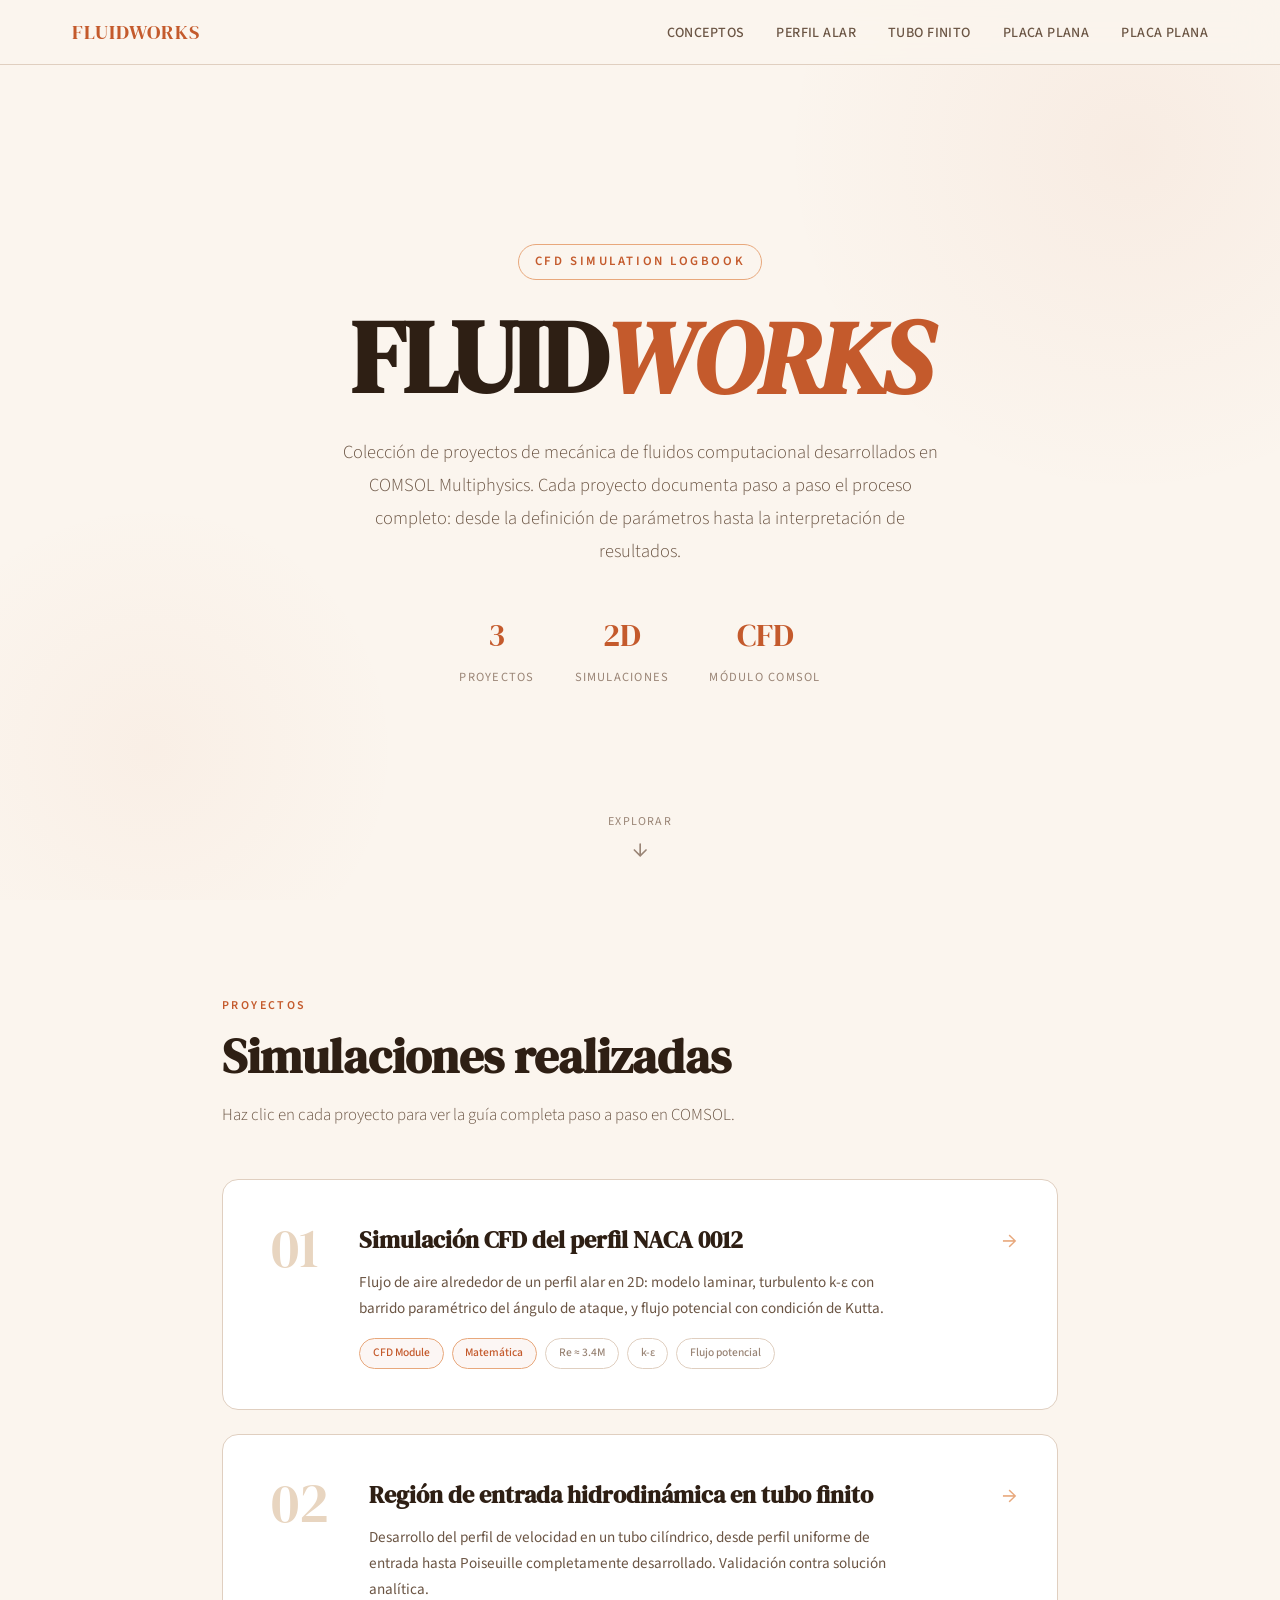
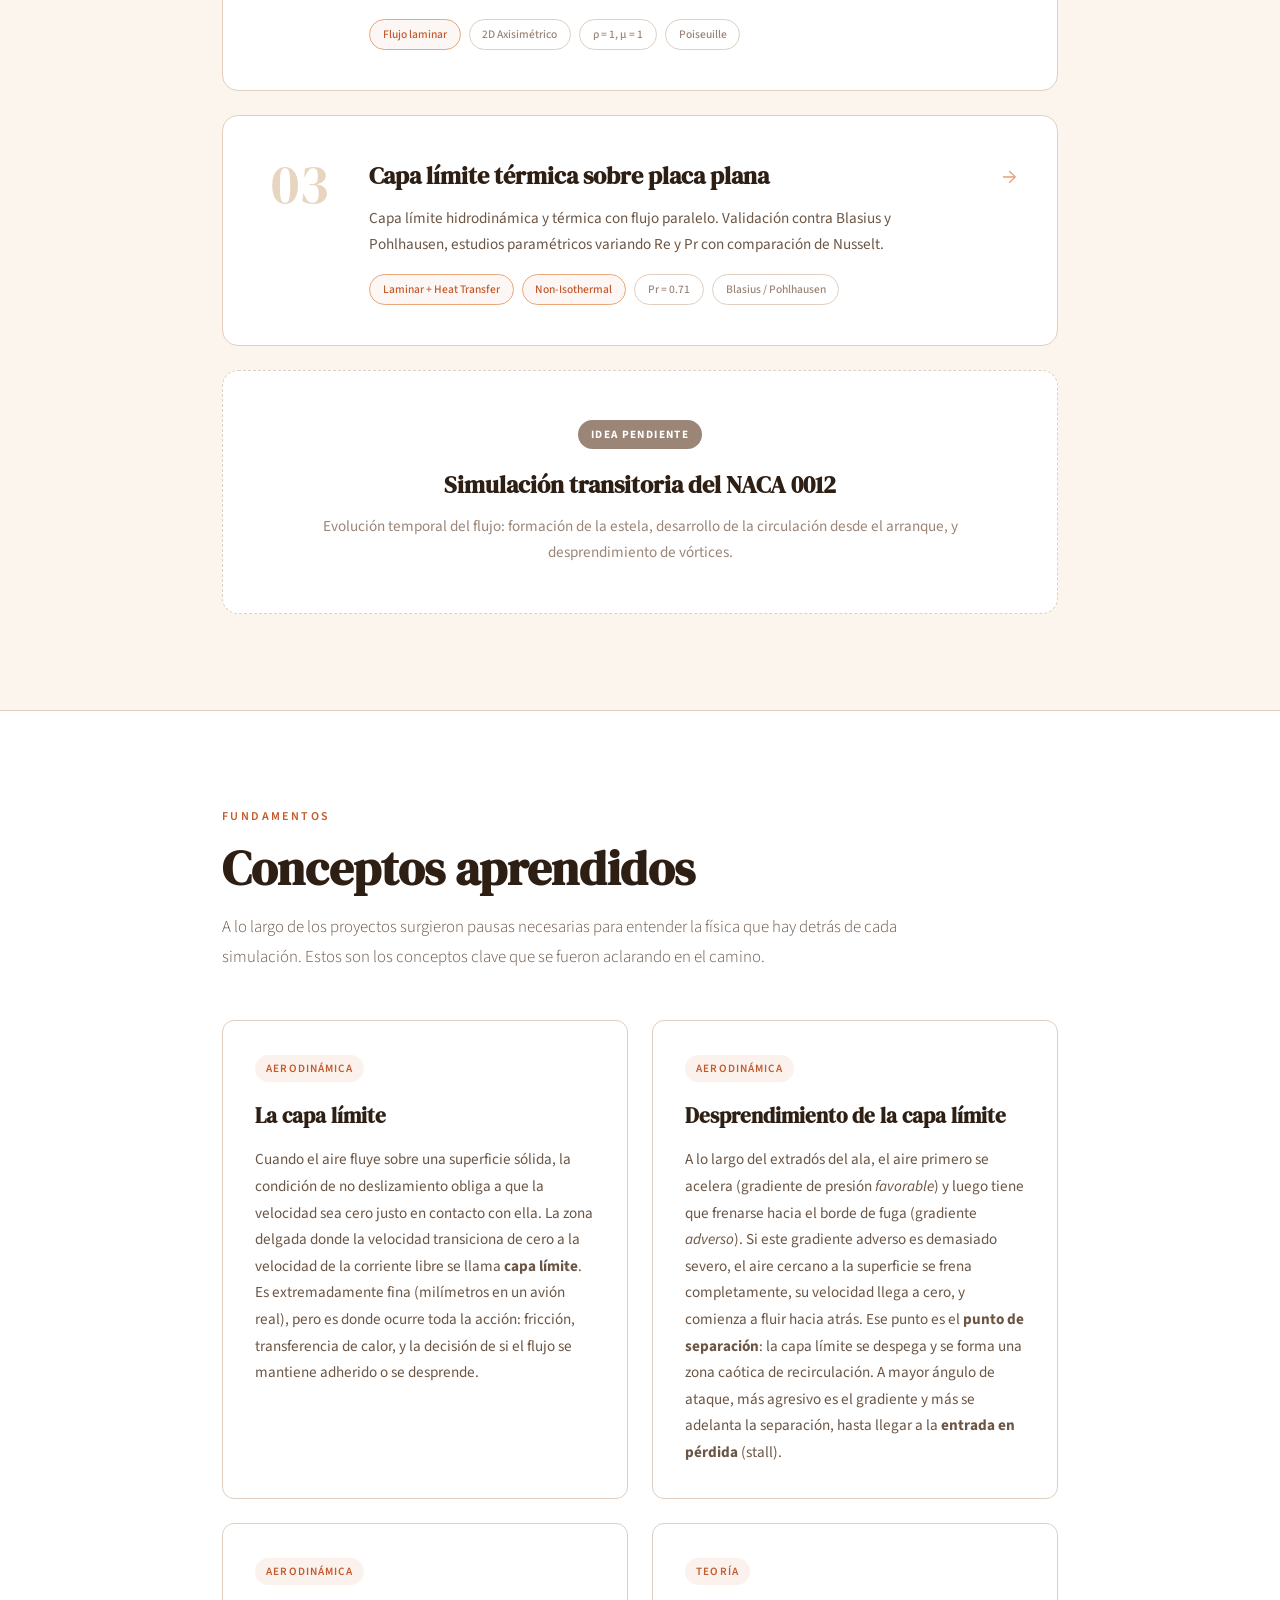
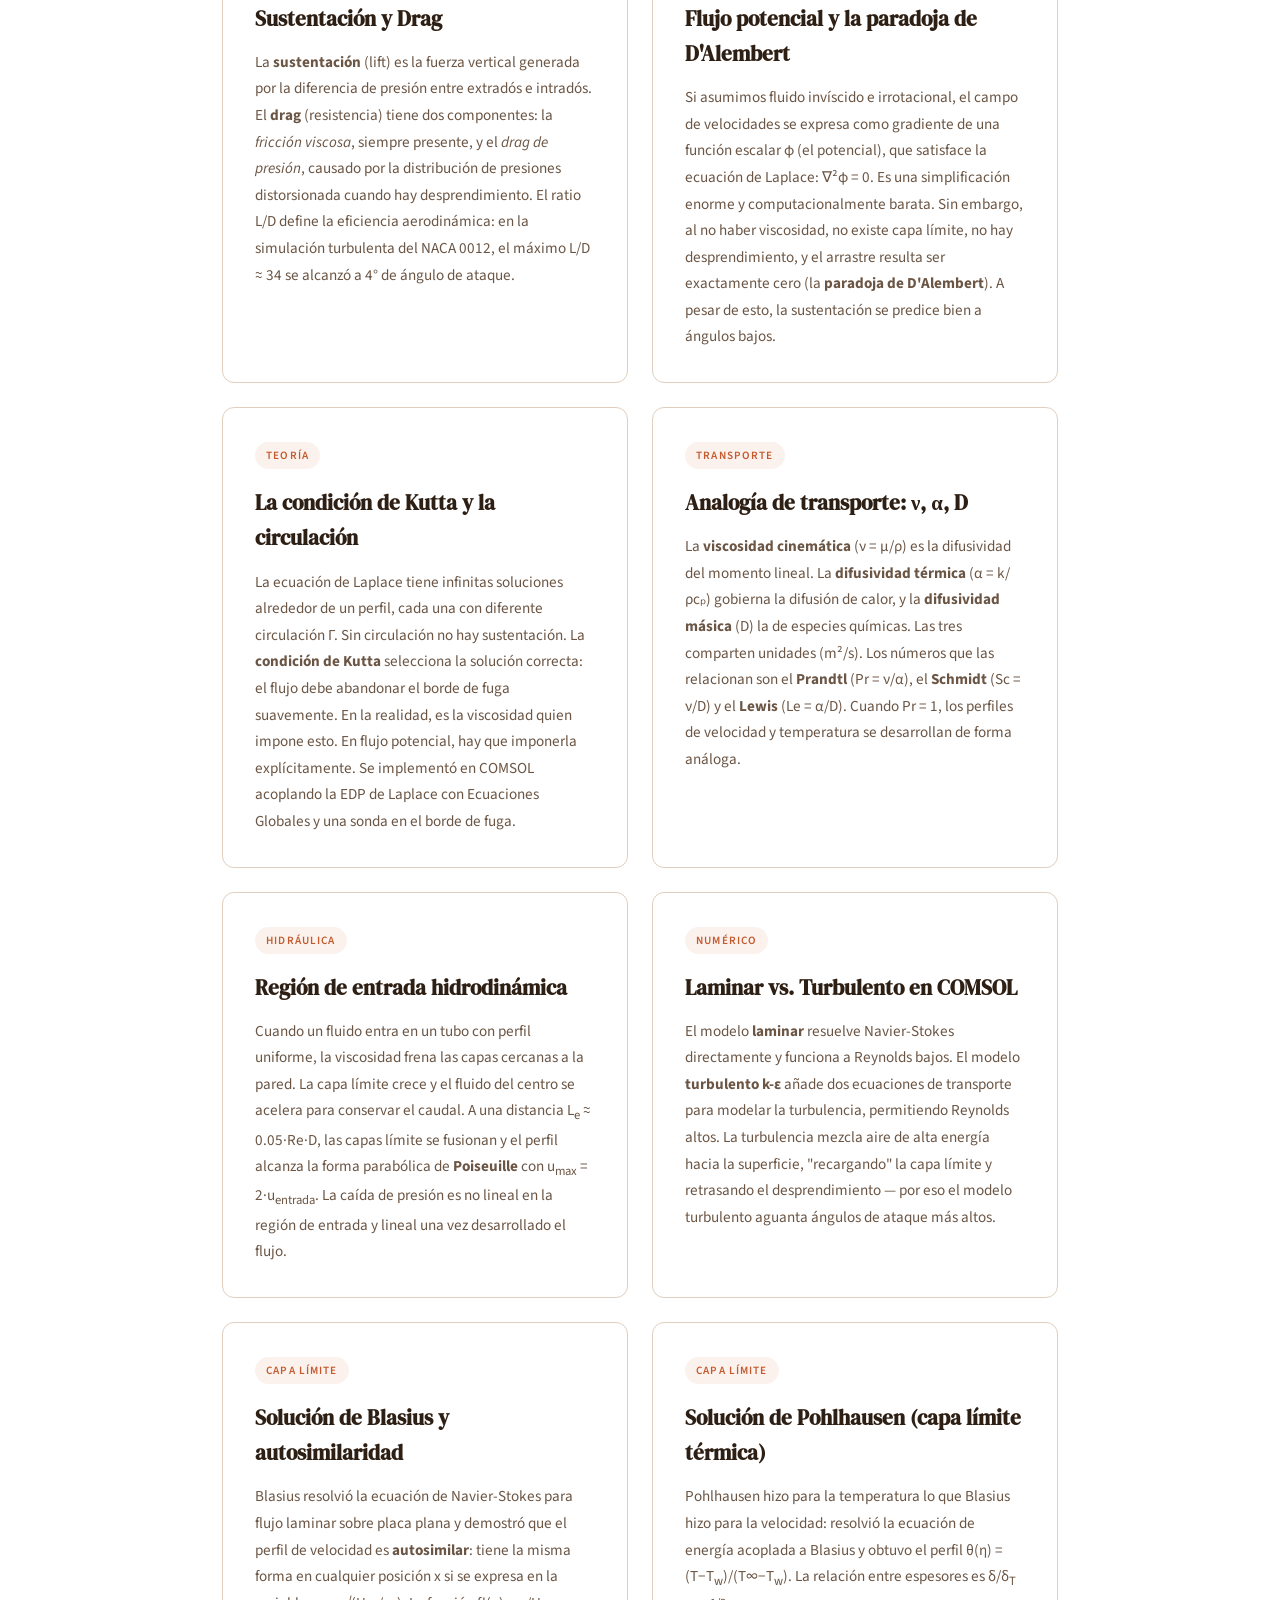
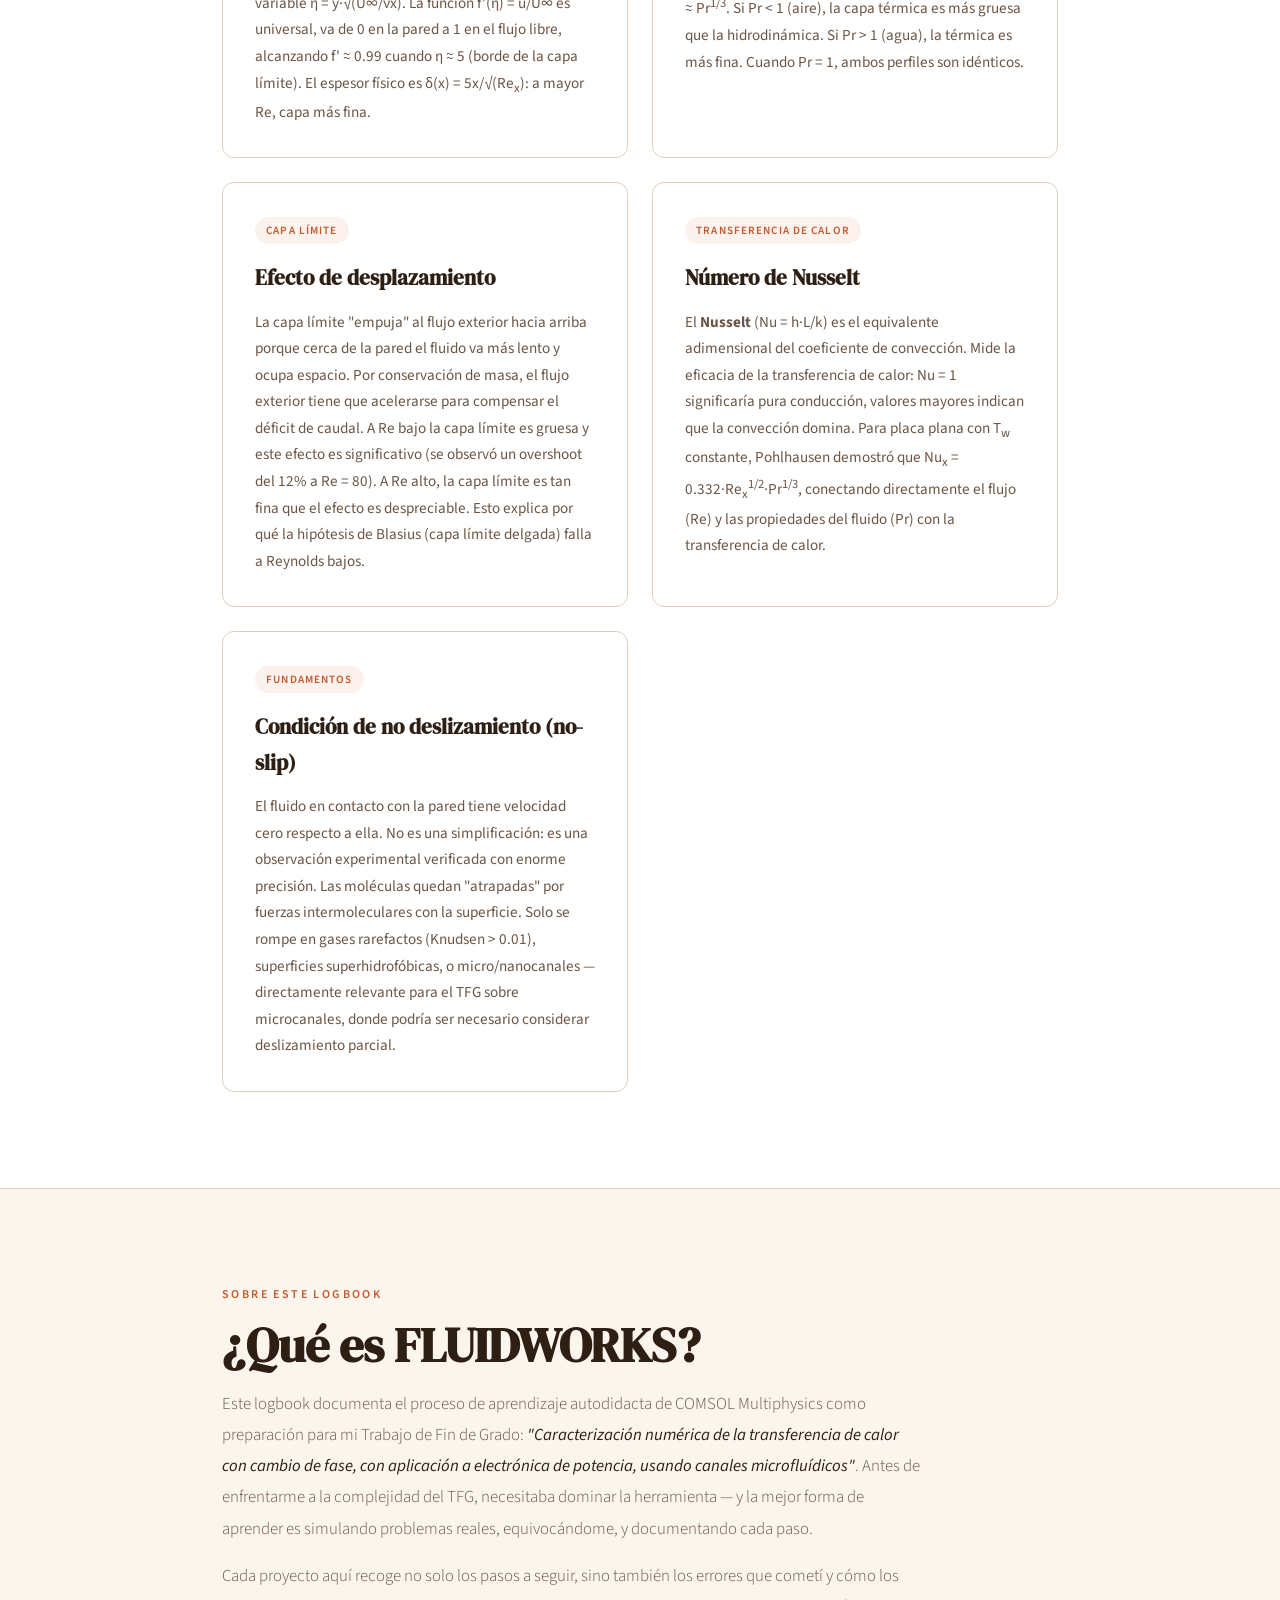
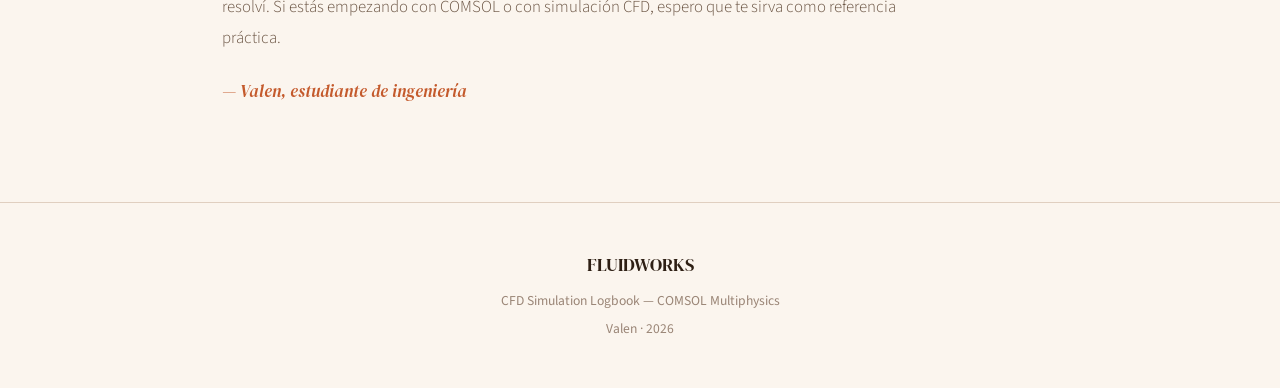
==== index.html @ bb62e472 "Add files via upload" ====
<!DOCTYPE html>
<html lang="es">
<head>
<meta charset="UTF-8">
<meta name="viewport" content="width=device-width, initial-scale=1.0">
<title>FLUIDWORKS — CFD Simulation Logbook</title>
<link rel="stylesheet" href="style.css">
<link rel="manifest" href="manifest.json">
<meta name="theme-color" content="#C45A2C">
<link rel="apple-touch-icon" href="icon-192.png">
</head>
<body>

<nav id="navbar">
  <div class="nav-inner">
    <a href="index.html" class="nav-logo">FLUIDWORKS</a>
    <ul class="nav-links">
      <li><a href="#concepts">Conceptos</a></li>
      <li><a href="project-airfoil.html">Perfil Alar</a></li>
      <li><a href="project-tube.html">Tubo Finito</a></li>
      <li><a href="project-flatplate.html">Placa Plana</a></li>
      <li><a href="project-flatplate.html">Placa Plana</a></li>
    </ul>
  </div>
</nav>

<!-- HERO -->
<section class="hero">
  <div class="hero-content">
    <div class="hero-label">CFD Simulation Logbook</div>
    <h1>FLUID<span>WORKS</span></h1>
    <p class="hero-sub">
      Colección de proyectos de mecánica de fluidos computacional desarrollados en COMSOL Multiphysics.
      Cada proyecto documenta paso a paso el proceso completo: desde la definición de parámetros hasta la interpretación de resultados.
    </p>
    <div class="hero-meta">
      <div class="hero-meta-item">
        <div class="number">3</div>
        <div class="label">Proyectos</div>
      </div>
      <div class="hero-meta-item">
        <div class="number">2D</div>
        <div class="label">Simulaciones</div>
      </div>
      <div class="hero-meta-item">
        <div class="number">CFD</div>
        <div class="label">Módulo COMSOL</div>
      </div>
    </div>
  </div>
  <div class="scroll-indicator">
    Explorar
    <svg viewBox="0 0 24 24" fill="none" stroke-width="2" stroke-linecap="round"><path d="M12 5v14M5 12l7 7 7-7"/></svg>
  </div>
</section>

<!-- PROJECTS -->
<section id="projects">
  <div class="container">
    <div class="section-label fade-in">Proyectos</div>
    <h2 class="section-title fade-in">Simulaciones realizadas</h2>
    <p class="section-intro fade-in">Haz clic en cada proyecto para ver la guía completa paso a paso en COMSOL.</p>

    <div class="projects-grid">

      <a href="project-airfoil.html" class="project-preview fade-in">
        <div class="pnum">01</div>
        <div>
          <h3>Simulación CFD del perfil NACA 0012</h3>
          <p>Flujo de aire alrededor de un perfil alar en 2D: modelo laminar, turbulento k-ε con barrido paramétrico del ángulo de ataque, y flujo potencial con condición de Kutta.</p>
          <div class="tags">
            <span class="tag hl">CFD Module</span>
            <span class="tag hl">Matemática</span>
            <span class="tag">Re ≈ 3.4M</span>
            <span class="tag">k-ε</span>
            <span class="tag">Flujo potencial</span>
          </div>
        </div>
      </a>

      <a href="project-tube.html" class="project-preview fade-in">
        <div class="pnum">02</div>
        <div>
          <h3>Región de entrada hidrodinámica en tubo finito</h3>
          <p>Desarrollo del perfil de velocidad en un tubo cilíndrico, desde perfil uniforme de entrada hasta Poiseuille completamente desarrollado. Validación contra solución analítica.</p>
          <div class="tags">
            <span class="tag hl">Flujo laminar</span>
            <span class="tag">2D Axisimétrico</span>
            <span class="tag">ρ = 1, μ = 1</span>
            <span class="tag">Poiseuille</span>
          </div>
        </div>
      </a>

      <a href="project-flatplate.html" class="project-preview fade-in">
        <div class="pnum">03</div>
        <div>
          <h3>Capa límite térmica sobre placa plana</h3>
          <p>Capa límite hidrodinámica y térmica con flujo paralelo. Validación contra Blasius y Pohlhausen, estudios paramétricos variando Re y Pr con comparación de Nusselt.</p>
          <div class="tags">
            <span class="tag hl">Laminar + Heat Transfer</span>
            <span class="tag hl">Non-Isothermal</span>
            <span class="tag">Pr = 0.71</span>
            <span class="tag">Blasius / Pohlhausen</span>
          </div>
        </div>
      </a>

      <div class="coming-soon fade-in">
        <div class="badge-wip" style="background: var(--text-muted);">Idea pendiente</div>
        <h3>Simulación transitoria del NACA 0012</h3>
        <p>Evolución temporal del flujo: formación de la estela, desarrollo de la circulación desde el arranque, y desprendimiento de vórtices.</p>
      </div>

    </div>
  </div>
</section>

<!-- CONCEPTS -->
<section id="concepts" style="background: white; border-top: 1px solid var(--border); border-bottom: 1px solid var(--border);">
  <div class="container">
    <div class="section-label fade-in">Fundamentos</div>
    <h2 class="section-title fade-in">Conceptos aprendidos</h2>
    <p class="section-intro fade-in">
      A lo largo de los proyectos surgieron pausas necesarias para entender la física que hay detrás de cada simulación. Estos son los conceptos clave que se fueron aclarando en el camino.
    </p>

    <div class="concepts-grid">

      <div class="concept-card fade-in">
        <div class="concept-tag">Aerodinámica</div>
        <h3>La capa límite</h3>
        <p>
          Cuando el aire fluye sobre una superficie sólida, la condición de no deslizamiento obliga a que la velocidad sea cero justo en contacto con ella. La zona delgada donde la velocidad transiciona de cero a la velocidad de la corriente libre se llama <strong>capa límite</strong>. Es extremadamente fina (milímetros en un avión real), pero es donde ocurre toda la acción: fricción, transferencia de calor, y la decisión de si el flujo se mantiene adherido o se desprende.
        </p>
      </div>

      <div class="concept-card fade-in">
        <div class="concept-tag">Aerodinámica</div>
        <h3>Desprendimiento de la capa límite</h3>
        <p>
          A lo largo del extradós del ala, el aire primero se acelera (gradiente de presión <em>favorable</em>) y luego tiene que frenarse hacia el borde de fuga (gradiente <em>adverso</em>). Si este gradiente adverso es demasiado severo, el aire cercano a la superficie se frena completamente, su velocidad llega a cero, y comienza a fluir hacia atrás. Ese punto es el <strong>punto de separación</strong>: la capa límite se despega y se forma una zona caótica de recirculación. A mayor ángulo de ataque, más agresivo es el gradiente y más se adelanta la separación, hasta llegar a la <strong>entrada en pérdida</strong> (stall).
        </p>
      </div>

      <div class="concept-card fade-in">
        <div class="concept-tag">Aerodinámica</div>
        <h3>Sustentación y Drag</h3>
        <p>
          La <strong>sustentación</strong> (lift) es la fuerza vertical generada por la diferencia de presión entre extradós e intradós. El <strong>drag</strong> (resistencia) tiene dos componentes: la <em>fricción viscosa</em>, siempre presente, y el <em>drag de presión</em>, causado por la distribución de presiones distorsionada cuando hay desprendimiento. El ratio L/D define la eficiencia aerodinámica: en la simulación turbulenta del NACA 0012, el máximo L/D ≈ 34 se alcanzó a 4° de ángulo de ataque.
        </p>
      </div>

      <div class="concept-card fade-in">
        <div class="concept-tag">Teoría</div>
        <h3>Flujo potencial y la paradoja de D'Alembert</h3>
        <p>
          Si asumimos fluido invíscido e irrotacional, el campo de velocidades se expresa como gradiente de una función escalar φ (el potencial), que satisface la ecuación de Laplace: ∇²φ = 0. Es una simplificación enorme y computacionalmente barata. Sin embargo, al no haber viscosidad, no existe capa límite, no hay desprendimiento, y el arrastre resulta ser exactamente cero (la <strong>paradoja de D'Alembert</strong>). A pesar de esto, la sustentación se predice bien a ángulos bajos.
        </p>
      </div>

      <div class="concept-card fade-in">
        <div class="concept-tag">Teoría</div>
        <h3>La condición de Kutta y la circulación</h3>
        <p>
          La ecuación de Laplace tiene infinitas soluciones alrededor de un perfil, cada una con diferente circulación Γ. Sin circulación no hay sustentación. La <strong>condición de Kutta</strong> selecciona la solución correcta: el flujo debe abandonar el borde de fuga suavemente. En la realidad, es la viscosidad quien impone esto. En flujo potencial, hay que imponerla explícitamente. Se implementó en COMSOL acoplando la EDP de Laplace con Ecuaciones Globales y una sonda en el borde de fuga.
        </p>
      </div>

      <div class="concept-card fade-in">
        <div class="concept-tag">Transporte</div>
        <h3>Analogía de transporte: ν, α, D</h3>
        <p>
          La <strong>viscosidad cinemática</strong> (ν = μ/ρ) es la difusividad del momento lineal. La <strong>difusividad térmica</strong> (α = k/ρcₚ) gobierna la difusión de calor, y la <strong>difusividad másica</strong> (D) la de especies químicas. Las tres comparten unidades (m²/s). Los números que las relacionan son el <strong>Prandtl</strong> (Pr = ν/α), el <strong>Schmidt</strong> (Sc = ν/D) y el <strong>Lewis</strong> (Le = α/D). Cuando Pr = 1, los perfiles de velocidad y temperatura se desarrollan de forma análoga.
        </p>
      </div>

      <div class="concept-card fade-in">
        <div class="concept-tag">Hidráulica</div>
        <h3>Región de entrada hidrodinámica</h3>
        <p>
          Cuando un fluido entra en un tubo con perfil uniforme, la viscosidad frena las capas cercanas a la pared. La capa límite crece y el fluido del centro se acelera para conservar el caudal. A una distancia L<sub>e</sub> ≈ 0.05·Re·D, las capas límite se fusionan y el perfil alcanza la forma parabólica de <strong>Poiseuille</strong> con u<sub>max</sub> = 2·u<sub>entrada</sub>. La caída de presión es no lineal en la región de entrada y lineal una vez desarrollado el flujo.
        </p>
      </div>

      <div class="concept-card fade-in">
        <div class="concept-tag">Numérico</div>
        <h3>Laminar vs. Turbulento en COMSOL</h3>
        <p>
          El modelo <strong>laminar</strong> resuelve Navier-Stokes directamente y funciona a Reynolds bajos. El modelo <strong>turbulento k-ε</strong> añade dos ecuaciones de transporte para modelar la turbulencia, permitiendo Reynolds altos. La turbulencia mezcla aire de alta energía hacia la superficie, "recargando" la capa límite y retrasando el desprendimiento — por eso el modelo turbulento aguanta ángulos de ataque más altos.
        </p>
      </div>

      <div class="concept-card fade-in">
        <div class="concept-tag">Capa límite</div>
        <h3>Solución de Blasius y autosimilaridad</h3>
        <p>
          Blasius resolvió la ecuación de Navier-Stokes para flujo laminar sobre placa plana y demostró que el perfil de velocidad es <strong>autosimilar</strong>: tiene la misma forma en cualquier posición x si se expresa en la variable η = y·√(U∞/νx). La función f'(η) = u/U∞ es universal, va de 0 en la pared a 1 en el flujo libre, alcanzando f' ≈ 0.99 cuando η ≈ 5 (borde de la capa límite). El espesor físico es δ(x) = 5x/√(Re<sub>x</sub>): a mayor Re, capa más fina.
        </p>
      </div>

      <div class="concept-card fade-in">
        <div class="concept-tag">Capa límite</div>
        <h3>Solución de Pohlhausen (capa límite térmica)</h3>
        <p>
          Pohlhausen hizo para la temperatura lo que Blasius hizo para la velocidad: resolvió la ecuación de energía acoplada a Blasius y obtuvo el perfil θ(η) = (T−T<sub>w</sub>)/(T∞−T<sub>w</sub>). La relación entre espesores es δ/δ<sub>T</sub> ≈ Pr<sup>1/3</sup>. Si Pr < 1 (aire), la capa térmica es más gruesa que la hidrodinámica. Si Pr > 1 (agua), la térmica es más fina. Cuando Pr = 1, ambos perfiles son idénticos.
        </p>
      </div>

      <div class="concept-card fade-in">
        <div class="concept-tag">Capa límite</div>
        <h3>Efecto de desplazamiento</h3>
        <p>
          La capa límite "empuja" al flujo exterior hacia arriba porque cerca de la pared el fluido va más lento y ocupa espacio. Por conservación de masa, el flujo exterior tiene que acelerarse para compensar el déficit de caudal. A Re bajo la capa límite es gruesa y este efecto es significativo (se observó un overshoot del 12% a Re = 80). A Re alto, la capa límite es tan fina que el efecto es despreciable. Esto explica por qué la hipótesis de Blasius (capa límite delgada) falla a Reynolds bajos.
        </p>
      </div>

      <div class="concept-card fade-in">
        <div class="concept-tag">Transferencia de calor</div>
        <h3>Número de Nusselt</h3>
        <p>
          El <strong>Nusselt</strong> (Nu = h·L/k) es el equivalente adimensional del coeficiente de convección. Mide la eficacia de la transferencia de calor: Nu = 1 significaría pura conducción, valores mayores indican que la convección domina. Para placa plana con T<sub>w</sub> constante, Pohlhausen demostró que Nu<sub>x</sub> = 0.332·Re<sub>x</sub><sup>1/2</sup>·Pr<sup>1/3</sup>, conectando directamente el flujo (Re) y las propiedades del fluido (Pr) con la transferencia de calor.
        </p>
      </div>

      <div class="concept-card fade-in">
        <div class="concept-tag">Fundamentos</div>
        <h3>Condición de no deslizamiento (no-slip)</h3>
        <p>
          El fluido en contacto con la pared tiene velocidad cero respecto a ella. No es una simplificación: es una observación experimental verificada con enorme precisión. Las moléculas quedan "atrapadas" por fuerzas intermoleculares con la superficie. Solo se rompe en gases rarefactos (Knudsen > 0.01), superficies superhidrofóbicas, o micro/nanocanales — directamente relevante para el TFG sobre microcanales, donde podría ser necesario considerar deslizamiento parcial.
        </p>
      </div>

    </div>
  </div>
</section>

<!-- ABOUT -->
<section id="about">
  <div class="container">
    <div class="about-block fade-in">
      <div class="section-label">Sobre este logbook</div>
      <h2 class="section-title">¿Qué es FLUIDWORKS?</h2>
      <p class="about-text">
        Este logbook documenta el proceso de aprendizaje autodidacta de COMSOL Multiphysics como preparación para mi Trabajo de Fin de Grado: <em>"Caracterización numérica de la transferencia de calor con cambio de fase, con aplicación a electrónica de potencia, usando canales microfluídicos"</em>. Antes de enfrentarme a la complejidad del TFG, necesitaba dominar la herramienta — y la mejor forma de aprender es simulando problemas reales, equivocándome, y documentando cada paso.
      </p>
      <p class="about-text">
        Cada proyecto aquí recoge no solo los pasos a seguir, sino también los errores que cometí y cómo los resolví. Si estás empezando con COMSOL o con simulación CFD, espero que te sirva como referencia práctica.
      </p>
      <p class="about-signature">— Valen, estudiante de ingeniería</p>
    </div>
  </div>
</section>

<footer>
  <div class="container">
    <p class="fname">FLUIDWORKS</p>
    <p>CFD Simulation Logbook — COMSOL Multiphysics</p>
    <p style="margin-top: 0.3rem;">Valen · 2026</p>
  </div>
</footer>

<script>
const nav = document.getElementById('navbar');
window.addEventListener('scroll', () => {
  nav.classList.toggle('scrolled', window.scrollY > 50);
});

const observer = new IntersectionObserver((entries) => {
  entries.forEach(entry => {
    if (entry.isIntersecting) entry.target.classList.add('visible');
  });
}, { threshold: 0.08, rootMargin: '0px 0px -40px 0px' });

document.querySelectorAll('.fade-in').forEach(el => observer.observe(el));
</script>

<script>if("serviceWorker" in navigator){navigator.serviceWorker.register("sw.js");}</script>
</body>
</html>
---- style.css ----
@import url('https://fonts.googleapis.com/css2?family=DM+Serif+Display:ital@0;1&family=Source+Sans+3:ital,wght@0,300;0,400;0,500;0,600;0,700;1,400&family=JetBrains+Mono:wght@400;500&display=swap');

:root {
  --orange-deep: #C45A2C;
  --orange-mid: #D87B4A;
  --orange-light: #E8A87C;
  --orange-glow: #F0C4A8;
  --cream: #FBF5EE;
  --cream-dark: #F3E8DA;
  --cream-darker: #E8D5C0;
  --text-primary: #2E1F14;
  --text-secondary: #6B5544;
  --text-muted: #9A8576;
  --code-bg: #2E1F14;
  --code-text: #F0C4A8;
  --border: #E0CFC0;
  --shadow: rgba(46, 31, 20, 0.08);
}

* { margin: 0; padding: 0; box-sizing: border-box; }
html { scroll-behavior: smooth; }

body {
  font-family: 'Source Sans 3', -apple-system, sans-serif;
  background: var(--cream);
  color: var(--text-primary);
  line-height: 1.7;
  font-size: 17px;
  -webkit-font-smoothing: antialiased;
}

::selection {
  background: var(--orange-light);
  color: var(--text-primary);
}

/* ─── NAV ─── */
nav {
  position: fixed;
  top: 0; left: 0; right: 0;
  z-index: 100;
  background: rgba(251, 245, 238, 0.85);
  backdrop-filter: blur(20px);
  border-bottom: 1px solid var(--border);
  transition: box-shadow 0.3s;
}

nav.scrolled { box-shadow: 0 2px 20px var(--shadow); }

.nav-inner {
  max-width: 1200px;
  margin: 0 auto;
  padding: 0 2rem;
  display: flex;
  align-items: center;
  justify-content: space-between;
  height: 64px;
}

.nav-logo {
  font-family: 'DM Serif Display', serif;
  font-size: 1.25rem;
  color: var(--orange-deep);
  text-decoration: none;
  letter-spacing: 0.05em;
}

.nav-links { display: flex; gap: 2rem; list-style: none; }

.nav-links a {
  text-decoration: none;
  color: var(--text-secondary);
  font-size: 0.88rem;
  font-weight: 500;
  letter-spacing: 0.03em;
  transition: color 0.2s;
  text-transform: uppercase;
}

.nav-links a:hover,
.nav-links a.active { color: var(--orange-deep); }

/* ─── HERO ─── */
.hero {
  min-height: 100vh;
  display: flex;
  align-items: center;
  justify-content: center;
  text-align: center;
  padding: 6rem 2rem 4rem;
  position: relative;
  overflow: hidden;
}

.hero::before {
  content: '';
  position: absolute;
  top: -200px; right: -200px;
  width: 700px; height: 700px;
  background: radial-gradient(circle, rgba(196, 90, 44, 0.06) 0%, transparent 70%);
  pointer-events: none;
}

.hero::after {
  content: '';
  position: absolute;
  bottom: -100px; left: -100px;
  width: 500px; height: 500px;
  background: radial-gradient(circle, rgba(216, 123, 74, 0.05) 0%, transparent 70%);
  pointer-events: none;
}

.hero-content { position: relative; z-index: 1; }

.hero-label {
  font-size: 0.8rem;
  font-weight: 600;
  letter-spacing: 0.2em;
  text-transform: uppercase;
  color: var(--orange-deep);
  margin-bottom: 1.5rem;
  display: inline-block;
  padding: 0.4rem 1rem;
  border: 1px solid var(--orange-light);
  border-radius: 100px;
}

.hero h1 {
  font-family: 'DM Serif Display', serif;
  font-size: clamp(3rem, 8vw, 6.5rem);
  line-height: 1.05;
  color: var(--text-primary);
  margin-bottom: 1.5rem;
  letter-spacing: -0.02em;
}

.hero h1 span { color: var(--orange-deep); font-style: italic; }

.hero-sub {
  font-size: 1.15rem;
  color: var(--text-secondary);
  max-width: 600px;
  margin: 0 auto 2.5rem;
  font-weight: 300;
  line-height: 1.8;
}

.hero-meta {
  display: flex;
  gap: 2.5rem;
  justify-content: center;
  flex-wrap: wrap;
}

.hero-meta-item {
  display: flex;
  flex-direction: column;
  align-items: center;
  gap: 0.3rem;
}

.hero-meta-item .number {
  font-family: 'DM Serif Display', serif;
  font-size: 2rem;
  color: var(--orange-deep);
}

.hero-meta-item .label {
  font-size: 0.78rem;
  color: var(--text-muted);
  text-transform: uppercase;
  letter-spacing: 0.1em;
}

.scroll-indicator {
  position: absolute;
  bottom: 2.5rem;
  left: 50%;
  transform: translateX(-50%);
  display: flex;
  flex-direction: column;
  align-items: center;
  gap: 0.5rem;
  color: var(--text-muted);
  font-size: 0.75rem;
  letter-spacing: 0.1em;
  text-transform: uppercase;
  animation: float 2.5s ease-in-out infinite;
}

@keyframes float {
  0%, 100% { transform: translateX(-50%) translateY(0); }
  50% { transform: translateX(-50%) translateY(8px); }
}

.scroll-indicator svg { width: 20px; height: 20px; stroke: var(--text-muted); }

/* ─── LAYOUT ─── */
.container {
  max-width: 900px;
  margin: 0 auto;
  padding: 0 2rem;
}

section { padding: 6rem 0; }

.section-label {
  font-size: 0.75rem;
  font-weight: 600;
  letter-spacing: 0.2em;
  text-transform: uppercase;
  color: var(--orange-deep);
  margin-bottom: 0.8rem;
}

.section-title {
  font-family: 'DM Serif Display', serif;
  font-size: clamp(2rem, 4vw, 3rem);
  line-height: 1.15;
  margin-bottom: 1rem;
  color: var(--text-primary);
}

.section-intro {
  font-size: 1.05rem;
  color: var(--text-secondary);
  max-width: 700px;
  margin-bottom: 3rem;
  font-weight: 300;
  line-height: 1.8;
}

.divider {
  width: 60px;
  height: 3px;
  background: var(--orange-light);
  border-radius: 3px;
  margin: 4rem 0;
}

/* ─── CONCEPT CARDS ─── */
.concepts-grid {
  display: grid;
  grid-template-columns: repeat(auto-fill, minmax(380px, 1fr));
  gap: 1.5rem;
  margin-top: 2rem;
}

.concept-card {
  background: white;
  border: 1px solid var(--border);
  border-radius: 12px;
  padding: 2rem;
  transition: transform 0.25s, box-shadow 0.25s;
}

.concept-card:hover {
  transform: translateY(-3px);
  box-shadow: 0 12px 40px var(--shadow);
}

.concept-card h3 {
  font-family: 'DM Serif Display', serif;
  font-size: 1.3rem;
  margin-bottom: 0.8rem;
  color: var(--text-primary);
}

.concept-card p {
  color: var(--text-secondary);
  font-size: 0.95rem;
  line-height: 1.75;
}

.concept-tag {
  display: inline-block;
  font-size: 0.7rem;
  font-weight: 600;
  letter-spacing: 0.1em;
  text-transform: uppercase;
  color: var(--orange-deep);
  background: rgba(196, 90, 44, 0.08);
  padding: 0.25rem 0.7rem;
  border-radius: 100px;
  margin-bottom: 1rem;
}

/* ─── PROJECT PREVIEW CARDS (index) ─── */
.projects-grid {
  display: grid;
  grid-template-columns: 1fr;
  gap: 1.5rem;
}

.project-preview {
  background: white;
  border: 1px solid var(--border);
  border-radius: 16px;
  padding: 2.5rem 3rem;
  display: flex;
  align-items: flex-start;
  gap: 2.5rem;
  text-decoration: none;
  color: inherit;
  transition: transform 0.3s, box-shadow 0.3s;
  position: relative;
  overflow: hidden;
}

.project-preview:hover {
  transform: translateY(-4px);
  box-shadow: 0 16px 48px var(--shadow);
}

.project-preview::after {
  content: '→';
  position: absolute;
  top: 2.5rem; right: 2.5rem;
  font-size: 1.5rem;
  color: var(--orange-light);
  transition: transform 0.3s, color 0.3s;
}

.project-preview:hover::after {
  transform: translateX(6px);
  color: var(--orange-deep);
}

.project-preview .pnum {
  font-family: 'DM Serif Display', serif;
  font-size: 3.5rem;
  line-height: 1;
  color: var(--cream-darker);
  flex-shrink: 0;
}

.project-preview h3 {
  font-family: 'DM Serif Display', serif;
  font-size: 1.5rem;
  margin-bottom: 0.6rem;
  color: var(--text-primary);
}

.project-preview p {
  color: var(--text-secondary);
  font-size: 0.95rem;
  line-height: 1.7;
  margin-bottom: 1rem;
  max-width: 550px;
}

.project-preview .tags {
  display: flex;
  gap: 0.5rem;
  flex-wrap: wrap;
}

.project-preview .tag {
  font-size: 0.72rem;
  padding: 0.3rem 0.8rem;
  border-radius: 100px;
  border: 1px solid var(--border);
  color: var(--text-muted);
  font-weight: 500;
}

.project-preview .tag.hl {
  border-color: var(--orange-light);
  color: var(--orange-deep);
  background: rgba(196, 90, 44, 0.05);
}

/* ─── PROJECT PAGE HEADER ─── */
.project-hero {
  padding: 8rem 2rem 4rem;
  text-align: center;
  position: relative;
  overflow: hidden;
}

.project-hero::before {
  content: '';
  position: absolute;
  top: -100px; right: -200px;
  width: 600px; height: 600px;
  background: radial-gradient(circle, rgba(196, 90, 44, 0.05) 0%, transparent 70%);
  pointer-events: none;
}

.project-hero .pnum {
  font-family: 'DM Serif Display', serif;
  font-size: 6rem;
  color: var(--cream-darker);
  line-height: 1;
}

.project-hero h1 {
  font-family: 'DM Serif Display', serif;
  font-size: clamp(2rem, 5vw, 3.2rem);
  line-height: 1.15;
  margin-bottom: 1rem;
  max-width: 700px;
  margin-left: auto;
  margin-right: auto;
}

.project-hero .desc {
  font-size: 1.05rem;
  color: var(--text-secondary);
  max-width: 650px;
  margin: 0 auto 1.5rem;
  font-weight: 300;
  line-height: 1.8;
}

.project-hero .meta {
  display: flex;
  gap: 0.6rem;
  justify-content: center;
  flex-wrap: wrap;
}

.meta-chip {
  font-size: 0.78rem;
  padding: 0.35rem 0.9rem;
  border-radius: 100px;
  border: 1px solid var(--border);
  color: var(--text-secondary);
  font-weight: 500;
}

.meta-chip.highlight {
  border-color: var(--orange-light);
  color: var(--orange-deep);
  background: rgba(196, 90, 44, 0.05);
}

/* ─── PHASE ─── */
.phase { margin-bottom: 3rem; }

.phase-label {
  display: inline-flex;
  align-items: center;
  gap: 0.5rem;
  font-size: 0.75rem;
  font-weight: 600;
  letter-spacing: 0.15em;
  text-transform: uppercase;
  color: var(--orange-deep);
  margin-bottom: 0.5rem;
}

.phase-title {
  font-family: 'DM Serif Display', serif;
  font-size: 1.5rem;
  margin-bottom: 1rem;
}

.phase-desc {
  color: var(--text-secondary);
  margin-bottom: 1.5rem;
  line-height: 1.8;
}

/* ─── STEPS ─── */
.step {
  position: relative;
  padding: 1.5rem 0 1.5rem 2.5rem;
  border-left: 2px solid var(--cream-darker);
}

.step::before {
  content: attr(data-step);
  position: absolute;
  left: -14px; top: 1.5rem;
  width: 26px; height: 26px;
  border-radius: 50%;
  background: var(--orange-deep);
  color: white;
  font-size: 0.72rem;
  font-weight: 700;
  display: flex;
  align-items: center;
  justify-content: center;
}

.step:last-child { border-left-color: transparent; }

.step h4 {
  font-size: 1.05rem;
  font-weight: 600;
  margin-bottom: 0.5rem;
  color: var(--text-primary);
}

.step p, .step ul {
  color: var(--text-secondary);
  font-size: 0.95rem;
  line-height: 1.75;
}

.step ul {
  margin-top: 0.5rem;
  padding-left: 1.2rem;
}

.step li { margin-bottom: 0.3rem; }

.code-inline {
  font-family: 'JetBrains Mono', monospace;
  font-size: 0.85em;
  background: rgba(46, 31, 20, 0.06);
  color: var(--orange-deep);
  padding: 0.15rem 0.45rem;
  border-radius: 4px;
}

.code-block {
  font-family: 'JetBrains Mono', monospace;
  font-size: 0.82rem;
  background: var(--code-bg);
  color: var(--code-text);
  padding: 1.2rem 1.5rem;
  border-radius: 10px;
  overflow-x: auto;
  margin: 0.8rem 0;
  line-height: 1.6;
  white-space: pre;
}

.note {
  background: rgba(196, 90, 44, 0.06);
  border-left: 3px solid var(--orange-mid);
  padding: 1rem 1.2rem;
  border-radius: 0 8px 8px 0;
  margin: 0.8rem 0;
  font-size: 0.92rem;
  color: var(--text-secondary);
}

.note strong { color: var(--orange-deep); }

.formula {
  background: white;
  border: 1px solid var(--border);
  padding: 1rem 1.5rem;
  border-radius: 8px;
  margin: 0.8rem 0;
  font-family: 'JetBrains Mono', monospace;
  font-size: 0.9rem;
  color: var(--text-primary);
  text-align: center;
}

/* ─── RESULTS ─── */
.results-card {
  background: white;
  border: 1px solid var(--border);
  border-radius: 12px;
  padding: 2rem;
  margin: 1.5rem 0;
}

.results-card h4 {
  font-family: 'DM Serif Display', serif;
  font-size: 1.2rem;
  margin-bottom: 0.8rem;
}

.results-grid {
  display: grid;
  grid-template-columns: repeat(auto-fit, minmax(180px, 1fr));
  gap: 1rem;
  margin-top: 1rem;
}

.result-item {
  text-align: center;
  padding: 1.2rem;
  background: var(--cream);
  border-radius: 8px;
}

.result-item .value {
  font-family: 'DM Serif Display', serif;
  font-size: 1.8rem;
  color: var(--orange-deep);
}

.result-item .desc {
  font-size: 0.8rem;
  color: var(--text-muted);
  margin-top: 0.3rem;
  text-transform: uppercase;
  letter-spacing: 0.05em;
}

/* ─── COMING SOON ─── */
.coming-soon {
  background: white;
  border: 1px dashed var(--border);
  border-radius: 16px;
  padding: 3rem;
  text-align: center;
}

.coming-soon h3 {
  font-family: 'DM Serif Display', serif;
  font-size: 1.5rem;
  margin-bottom: 0.5rem;
}

.coming-soon p {
  color: var(--text-muted);
  font-size: 0.95rem;
}

.badge-wip {
  display: inline-block;
  font-size: 0.7rem;
  font-weight: 700;
  letter-spacing: 0.12em;
  text-transform: uppercase;
  color: white;
  background: var(--orange-mid);
  padding: 0.3rem 0.8rem;
  border-radius: 100px;
  margin-bottom: 1rem;
}

/* ─── BACK LINK ─── */
.back-link {
  display: inline-flex;
  align-items: center;
  gap: 0.5rem;
  text-decoration: none;
  color: var(--text-muted);
  font-size: 0.85rem;
  font-weight: 500;
  letter-spacing: 0.03em;
  margin-bottom: 1rem;
  transition: color 0.2s;
}

.back-link:hover { color: var(--orange-deep); }

/* ─── TABLE OF CONTENTS ─── */
.toc {
  display: flex;
  gap: 0.6rem;
  flex-wrap: wrap;
  justify-content: center;
  margin-top: 2rem;
  padding: 1.2rem 1.5rem;
  background: white;
  border: 1px solid var(--border);
  border-radius: 100px;
  max-width: 700px;
  margin-left: auto;
  margin-right: auto;
}

.toc a {
  text-decoration: none;
  font-size: 0.82rem;
  font-weight: 500;
  letter-spacing: 0.03em;
  color: var(--text-muted);
  padding: 0.3rem 0.9rem;
  border-radius: 100px;
  transition: color 0.2s, background 0.2s;
}

.toc a:hover {
  color: var(--orange-deep);
  background: rgba(196, 90, 44, 0.06);
}

.toc .sep {
  color: var(--cream-darker);
  font-size: 0.8rem;
  display: flex;
  align-items: center;
}

/* ─── ABOUT BLOCK ─── */
.about-block {
  max-width: 700px;
}

.about-text {
  color: var(--text-secondary);
  font-size: 1.05rem;
  line-height: 1.85;
  margin-bottom: 1rem;
  font-weight: 300;
}

.about-text em {
  color: var(--text-primary);
  font-weight: 400;
}

.about-signature {
  font-family: 'DM Serif Display', serif;
  font-style: italic;
  color: var(--orange-deep);
  font-size: 1.05rem;
  margin-top: 1.5rem;
}

/* ─── TROUBLESHOOTING ─── */
.troubleshooting {
  margin-top: 2rem;
}

.troubleshooting-title {
  font-family: 'DM Serif Display', serif;
  font-size: 1.5rem;
  margin-bottom: 1.5rem;
  color: var(--text-primary);
}

.trouble-item {
  background: white;
  border: 1px solid var(--border);
  border-radius: 12px;
  padding: 1.8rem 2rem;
  margin-bottom: 1rem;
  position: relative;
  overflow: hidden;
}

.trouble-item::before {
  content: '';
  position: absolute;
  top: 0;
  left: 0;
  width: 4px;
  height: 100%;
  background: var(--orange-mid);
  border-radius: 4px 0 0 4px;
}

.trouble-item .error-label {
  font-size: 0.7rem;
  font-weight: 700;
  letter-spacing: 0.12em;
  text-transform: uppercase;
  color: #c0392b;
  margin-bottom: 0.4rem;
}

.trouble-item .fix-label {
  font-size: 0.7rem;
  font-weight: 700;
  letter-spacing: 0.12em;
  text-transform: uppercase;
  color: #27ae60;
  margin-top: 0.8rem;
  margin-bottom: 0.4rem;
}

.trouble-item h4 {
  font-size: 1.05rem;
  font-weight: 600;
  color: var(--text-primary);
  margin-bottom: 0.4rem;
}

.trouble-item p {
  color: var(--text-secondary);
  font-size: 0.93rem;
  line-height: 1.7;
}

/* ─── FOOTER ─── */
footer {
  border-top: 1px solid var(--border);
  padding: 3rem 0;
  text-align: center;
  color: var(--text-muted);
  font-size: 0.85rem;
}

footer .fname {
  font-family: 'DM Serif Display', serif;
  font-size: 1.1rem;
  color: var(--text-primary);
  margin-bottom: 0.5rem;
}

footer span { color: var(--orange-deep); }

/* ─── RESPONSIVE ─── */
@media (max-width: 768px) {
  .nav-links { display: none; }
  .concepts-grid { grid-template-columns: 1fr; }
  .project-preview { flex-direction: column; gap: 1rem; padding: 2rem; }
  .project-preview .pnum { font-size: 2.5rem; }
  .hero-meta { gap: 1.5rem; }
}

/* ─── ANIMATIONS ─── */
.fade-in {
  opacity: 0;
  transform: translateY(24px);
  transition: opacity 0.7s ease, transform 0.7s ease;
}

.fade-in.visible {
  opacity: 1;
  transform: translateY(0);
}
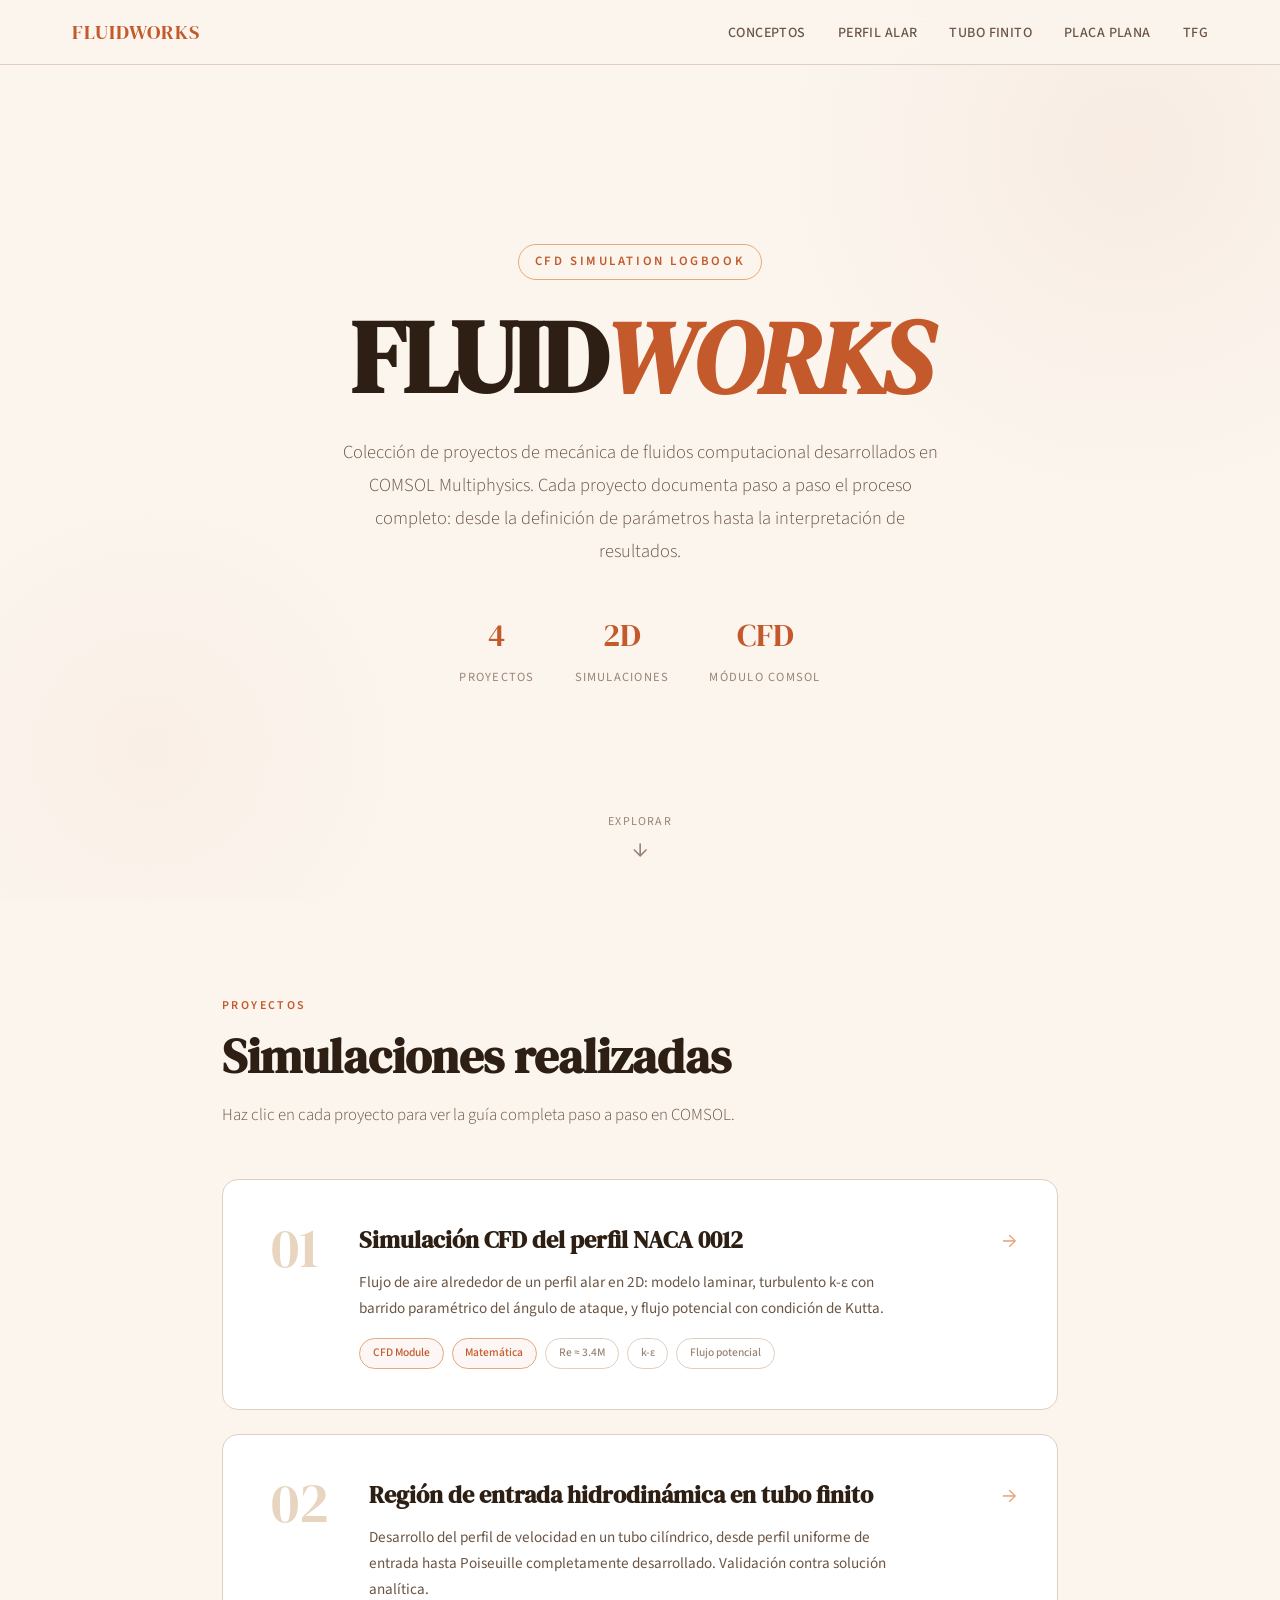
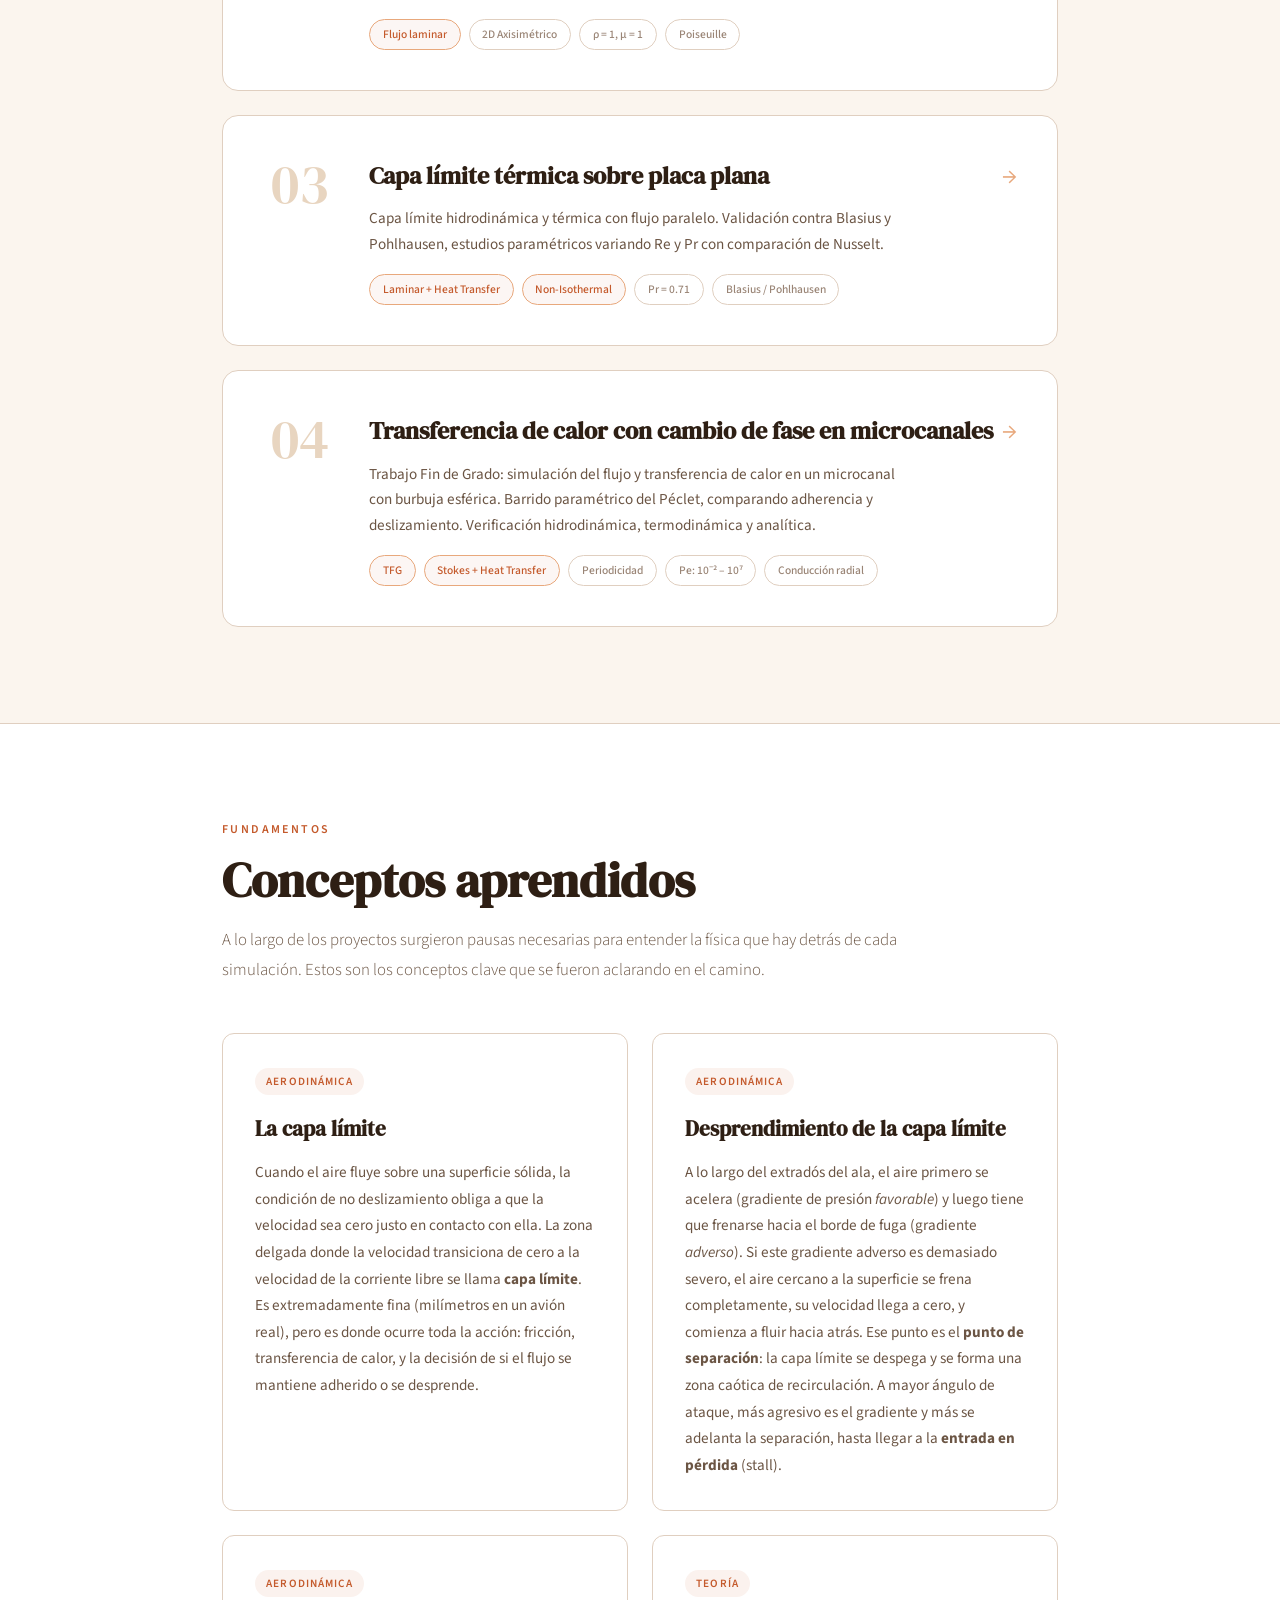
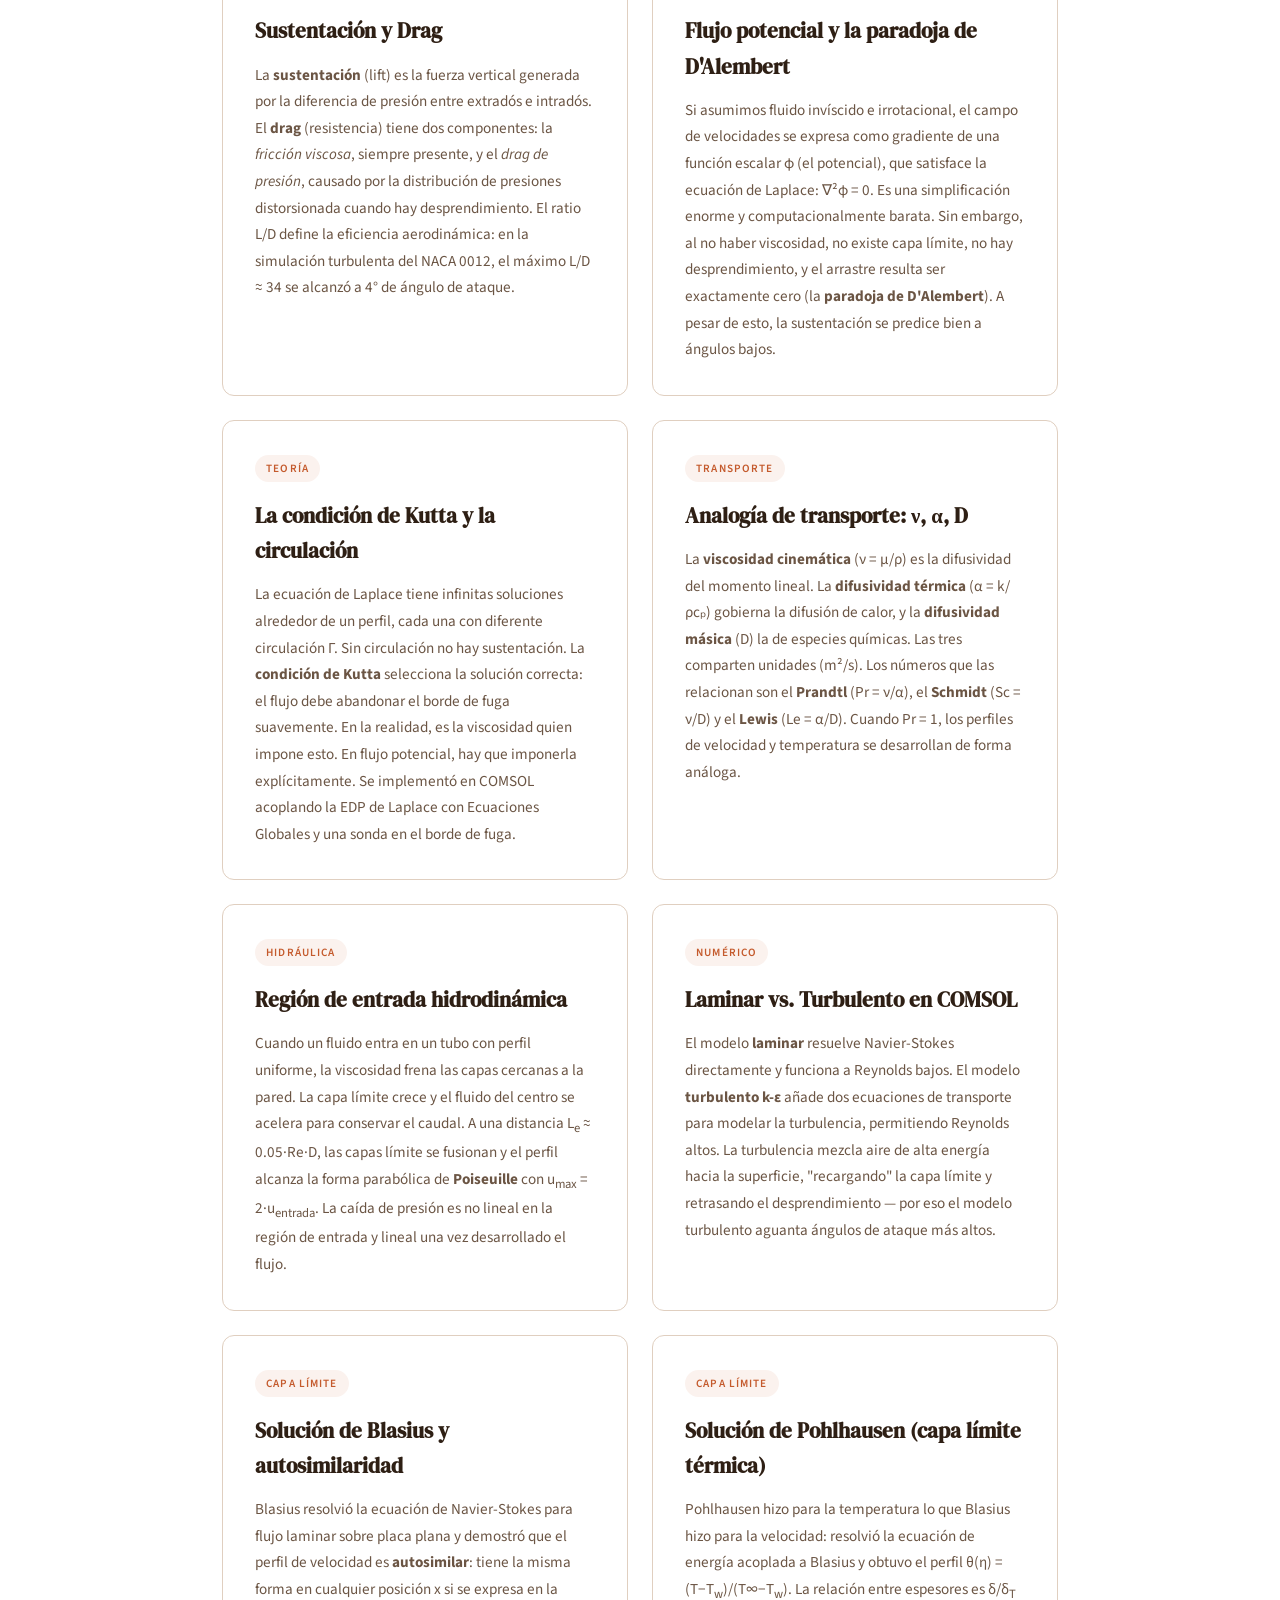
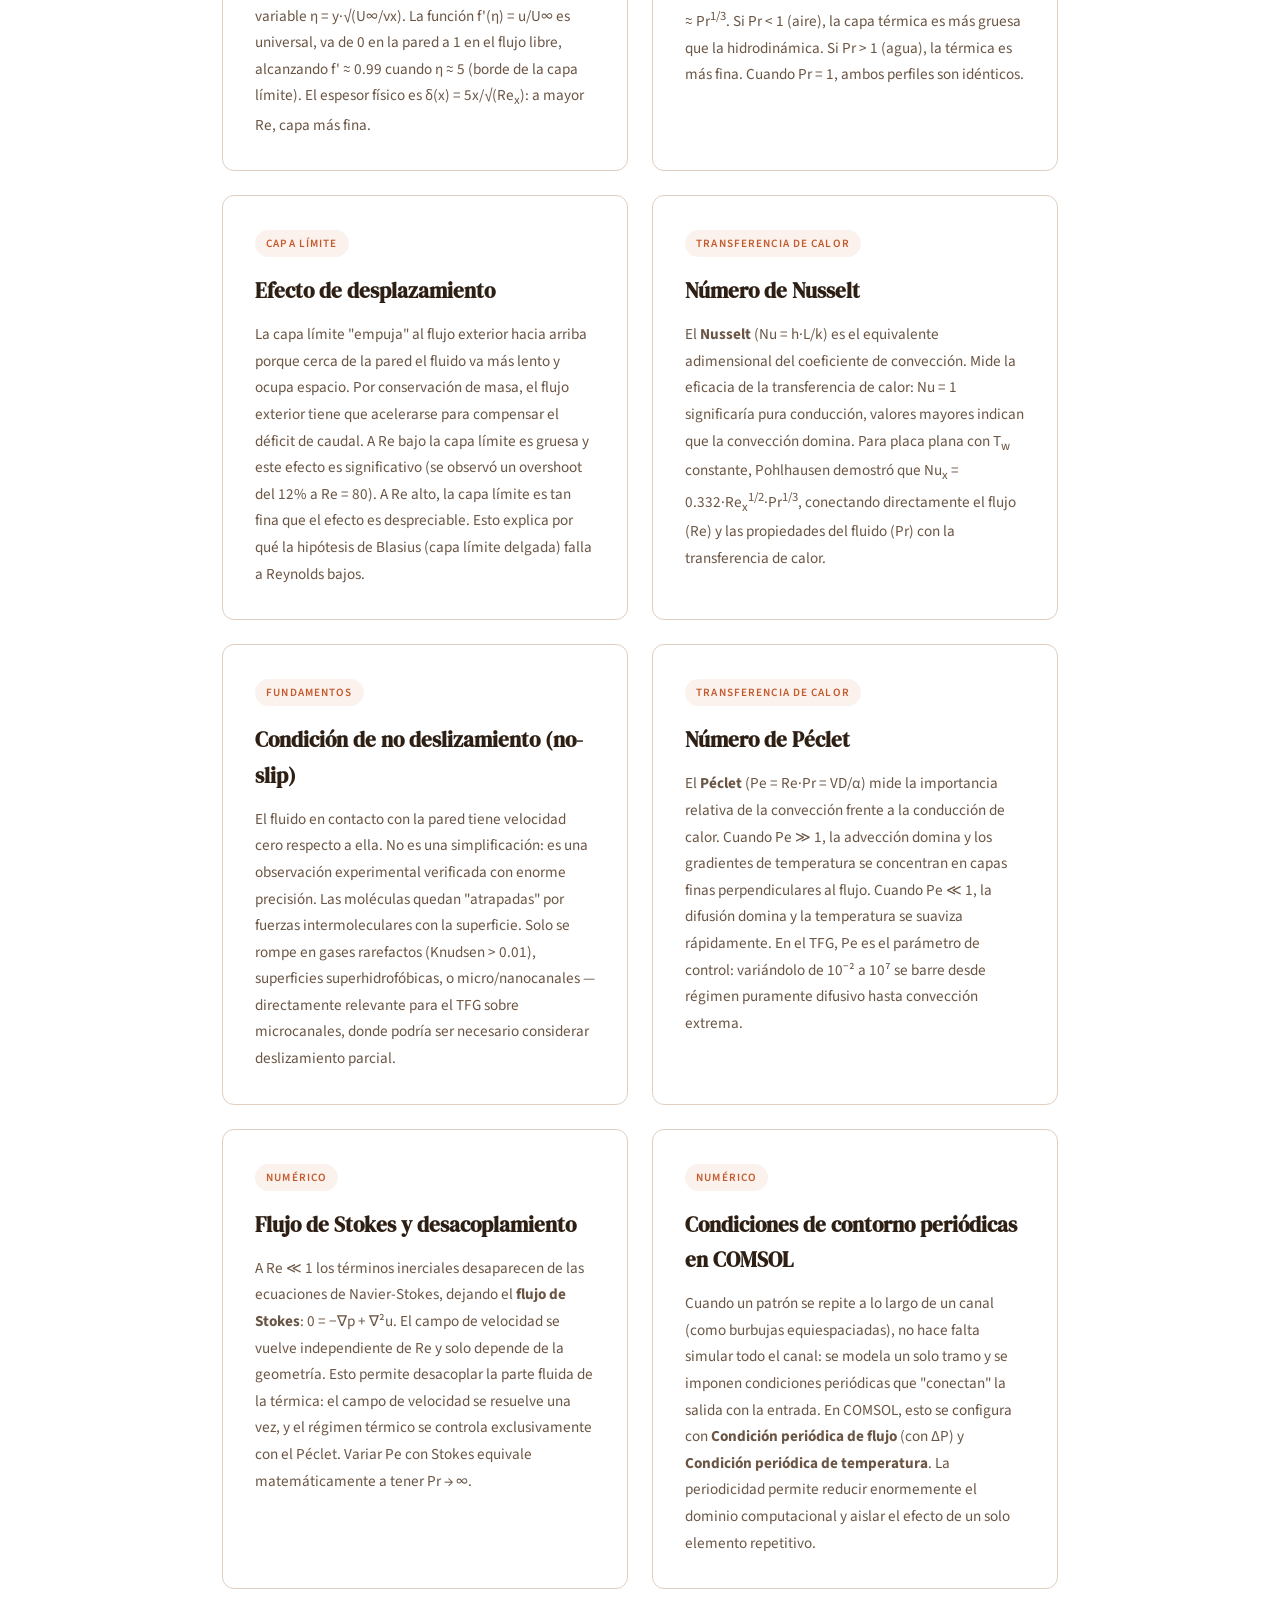
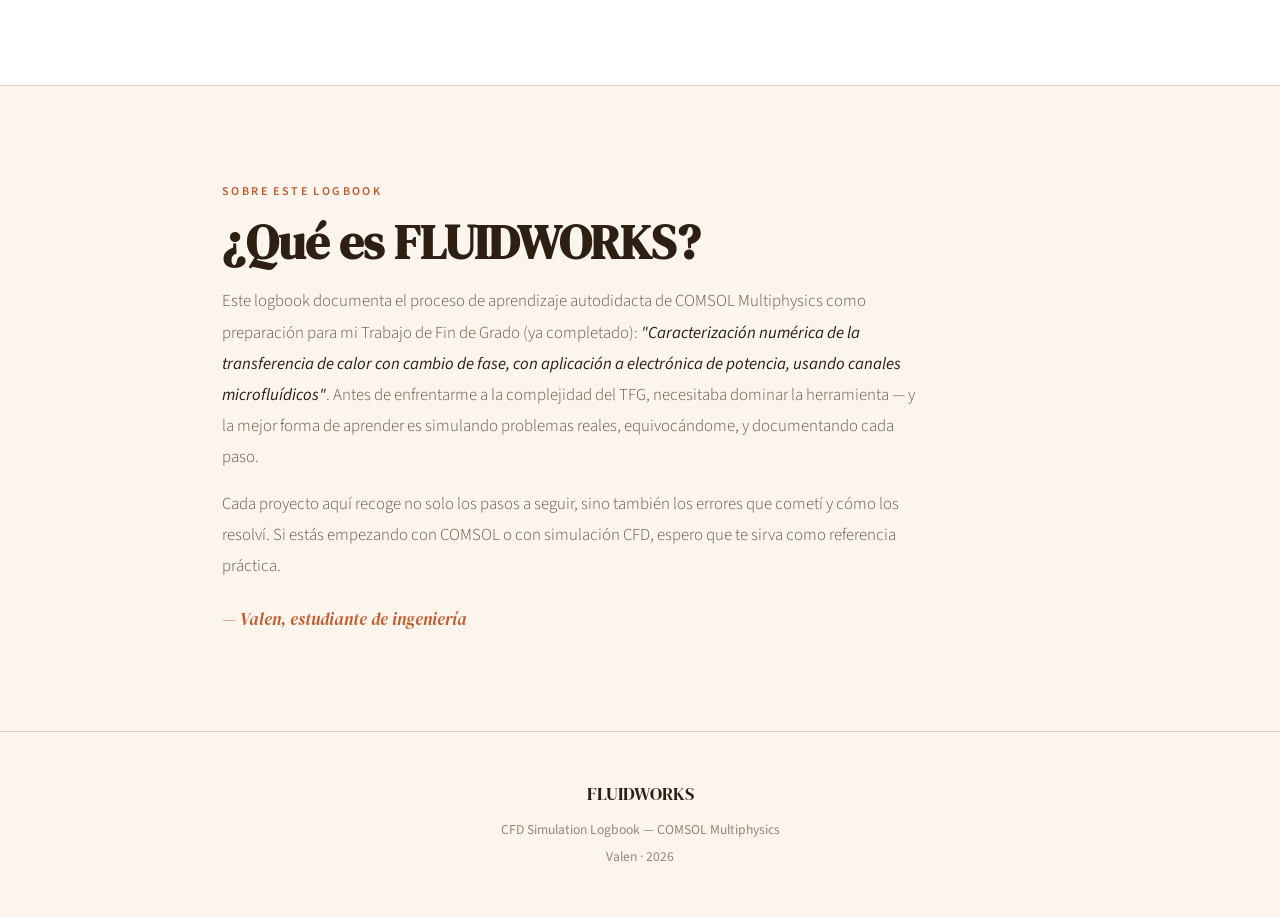
==== commit 207121cd: "Add files via upload" ====
--- a/index.html
+++ b/index.html
@@ -19,7 +19,7 @@
       <li><a href="project-airfoil.html">Perfil Alar</a></li>
       <li><a href="project-tube.html">Tubo Finito</a></li>
       <li><a href="project-flatplate.html">Placa Plana</a></li>
-      <li><a href="project-flatplate.html">Placa Plana</a></li>
+      <li><a href="project-tfg.html">TFG</a></li>
     </ul>
   </div>
 </nav>
@@ -35,7 +35,7 @@
     </p>
     <div class="hero-meta">
       <div class="hero-meta-item">
-        <div class="number">3</div>
+        <div class="number">4</div>
         <div class="label">Proyectos</div>
       </div>
       <div class="hero-meta-item">
@@ -106,11 +106,20 @@
         </div>
       </a>
 
-      <div class="coming-soon fade-in">
-        <div class="badge-wip" style="background: var(--text-muted);">Idea pendiente</div>
-        <h3>Simulación transitoria del NACA 0012</h3>
-        <p>Evolución temporal del flujo: formación de la estela, desarrollo de la circulación desde el arranque, y desprendimiento de vórtices.</p>
-      </div>
+      <a href="project-tfg.html" class="project-preview fade-in">
+        <div class="pnum">04</div>
+        <div>
+          <h3>Transferencia de calor con cambio de fase en microcanales</h3>
+          <p>Trabajo Fin de Grado: simulación del flujo y transferencia de calor en un microcanal con burbuja esférica. Barrido paramétrico del Péclet, comparando adherencia y deslizamiento. Verificación hidrodinámica, termodinámica y analítica.</p>
+          <div class="tags">
+            <span class="tag hl">TFG</span>
+            <span class="tag hl">Stokes + Heat Transfer</span>
+            <span class="tag">Periodicidad</span>
+            <span class="tag">Pe: 10⁻² – 10⁷</span>
+            <span class="tag">Conducción radial</span>
+          </div>
+        </div>
+      </a>
 
     </div>
   </div>
@@ -231,6 +240,30 @@
         </p>
       </div>
 
+      <div class="concept-card fade-in">
+        <div class="concept-tag">Transferencia de calor</div>
+        <h3>Número de Péclet</h3>
+        <p>
+          El <strong>Péclet</strong> (Pe = Re·Pr = VD/α) mide la importancia relativa de la convección frente a la conducción de calor. Cuando Pe ≫ 1, la advección domina y los gradientes de temperatura se concentran en capas finas perpendiculares al flujo. Cuando Pe ≪ 1, la difusión domina y la temperatura se suaviza rápidamente. En el TFG, Pe es el parámetro de control: variándolo de 10⁻² a 10⁷ se barre desde régimen puramente difusivo hasta convección extrema.
+        </p>
+      </div>
+
+      <div class="concept-card fade-in">
+        <div class="concept-tag">Numérico</div>
+        <h3>Flujo de Stokes y desacoplamiento</h3>
+        <p>
+          A Re ≪ 1 los términos inerciales desaparecen de las ecuaciones de Navier-Stokes, dejando el <strong>flujo de Stokes</strong>: 0 = −∇p + ∇²u. El campo de velocidad se vuelve independiente de Re y solo depende de la geometría. Esto permite desacoplar la parte fluida de la térmica: el campo de velocidad se resuelve una vez, y el régimen térmico se controla exclusivamente con el Péclet. Variar Pe con Stokes equivale matemáticamente a tener Pr → ∞.
+        </p>
+      </div>
+
+      <div class="concept-card fade-in">
+        <div class="concept-tag">Numérico</div>
+        <h3>Condiciones de contorno periódicas en COMSOL</h3>
+        <p>
+          Cuando un patrón se repite a lo largo de un canal (como burbujas equiespaciadas), no hace falta simular todo el canal: se modela un solo tramo y se imponen condiciones periódicas que "conectan" la salida con la entrada. En COMSOL, esto se configura con <strong>Condición periódica de flujo</strong> (con ΔP) y <strong>Condición periódica de temperatura</strong>. La periodicidad permite reducir enormemente el dominio computacional y aislar el efecto de un solo elemento repetitivo.
+        </p>
+      </div>
+
     </div>
   </div>
 </section>
@@ -242,7 +275,7 @@
       <div class="section-label">Sobre este logbook</div>
       <h2 class="section-title">¿Qué es FLUIDWORKS?</h2>
       <p class="about-text">
-        Este logbook documenta el proceso de aprendizaje autodidacta de COMSOL Multiphysics como preparación para mi Trabajo de Fin de Grado: <em>"Caracterización numérica de la transferencia de calor con cambio de fase, con aplicación a electrónica de potencia, usando canales microfluídicos"</em>. Antes de enfrentarme a la complejidad del TFG, necesitaba dominar la herramienta — y la mejor forma de aprender es simulando problemas reales, equivocándome, y documentando cada paso.
+        Este logbook documenta el proceso de aprendizaje autodidacta de COMSOL Multiphysics como preparación para mi Trabajo de Fin de Grado (ya completado): <em>"Caracterización numérica de la transferencia de calor con cambio de fase, con aplicación a electrónica de potencia, usando canales microfluídicos"</em>. Antes de enfrentarme a la complejidad del TFG, necesitaba dominar la herramienta — y la mejor forma de aprender es simulando problemas reales, equivocándome, y documentando cada paso.
       </p>
       <p class="about-text">
         Cada proyecto aquí recoge no solo los pasos a seguir, sino también los errores que cometí y cómo los resolví. Si estás empezando con COMSOL o con simulación CFD, espero que te sirva como referencia práctica.
